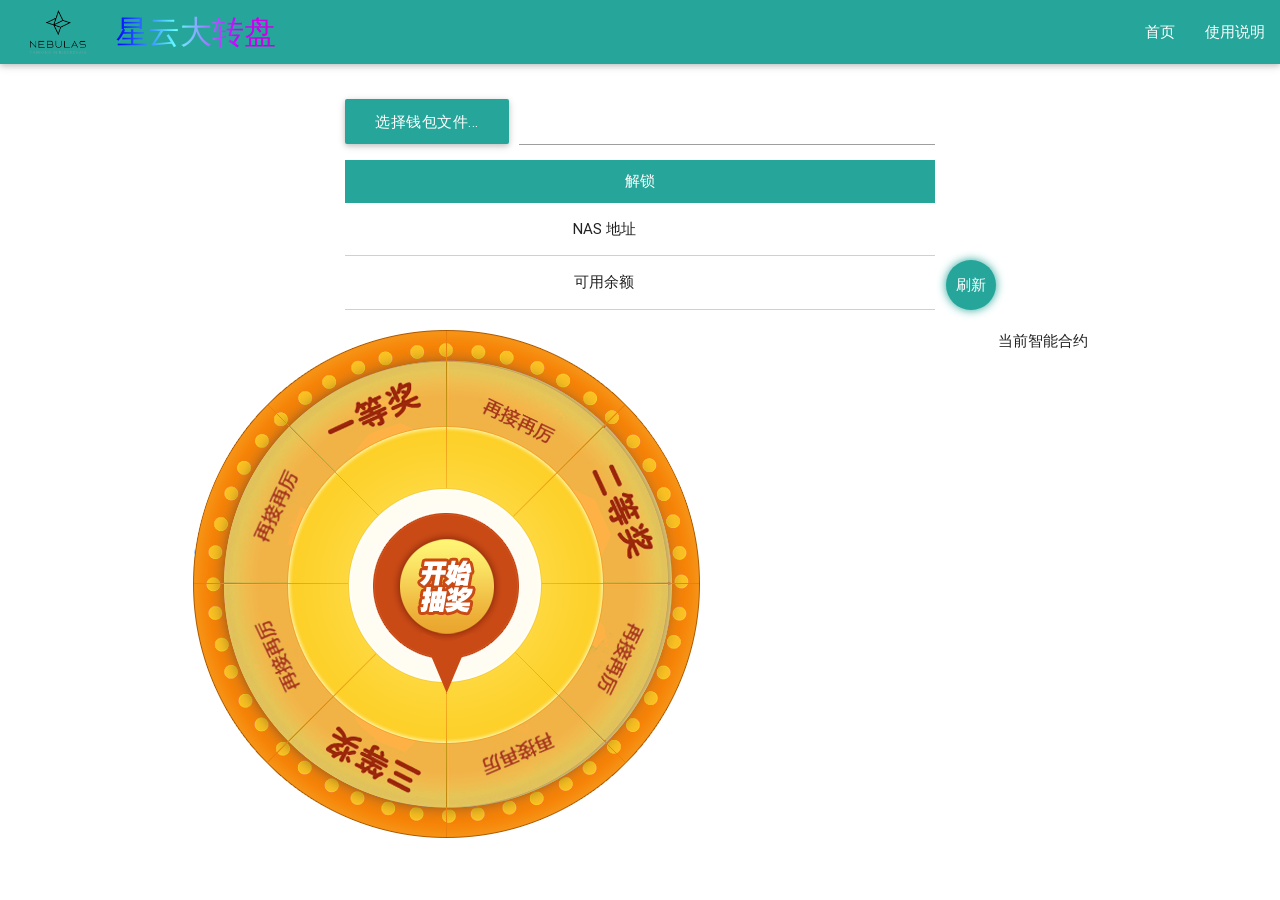
==== turnTableIndex.html @ f57678a8 "1。1。1。。" ====
<!DOCTYPE html>
<html lang="en">
<head>
    <meta charset="utf-8">
    <title>星云大转盘</title>
    <meta http-equiv="Content-Security-Policy"
          content="default-src 'self'; script-src 'self' 'unsafe-inline' 'unsafe-eval'; style-src 'self' 'unsafe-inline' https://fonts.googleapis.com; font-src 'self' data: https://fonts.gstatic.com; connect-src 'self' https://testnet.nebulas.io">
    <meta name="viewport" content="width=device-width, initial-scale=1.0">
    <meta name="description" content="">
    <meta name="author" content="">

    <meta name="msapplication-TileColor" content="#FFFFFF">
    <meta name="msapplication-TileImage" content="images/favicon/mstile-144x144.png">
    <link href="https://fonts.googleapis.com/icon?family=Material+Icons" rel="stylesheet">

    <link href="materialize/css/materialize.css" rel="stylesheet">

    <link href="style.css" rel="stylesheet">
</head>
<body>
<style type="text/css">
    .fix {
        *zoom: 1
    }

    .fix:after {
        display: table;
        content: '';
        clear: both;
    }

    .l {
        float: left;
    }

    .r {
        float: right;
    }

    body {

    }

    .text {
        width: 300px;
        height: 200px;
        background-image: -webkit-linear-gradient(left, blue, #66ffff 10%, #cc00ff 20%, #CC00CC 30%, #CCCCFF 40%, #00FFFF 50%, #CCCCFF 60%, #CC00CC 70%, #CC00FF 80%, #66FFFF 90%, blue 100%);
        -webkit-text-fill-color: transparent; /* 将字体设置成透明色 */
        -webkit-background-clip: text; /* 裁剪背景图，使文字作为裁剪区域向外裁剪 */
        -webkit-background-size: 200% 100%;
        -webkit-animation: masked-animation 4s linear infinite;
    }

    @keyframes masked-animation {
        0% {
            background-position: 0 0;
        }
        100% {
            background-position: -100% 0;
        }
    }

    .rotateBg {
        margin: auto;
        text-align: center;
        position: relative;
    }

    .arrow {
        position: absolute;
        left: 50%;
        top: 50%;
        margin: -107px;
        cursor: pointer;
    }

    .refresh {
        position: absolute;
        right: -50px;
        bottom: 0px;
        width: 50px;
        height: 50px;
        line-height: 50px;
        text-align: center;
        background-color: #26a69a;
        border-radius: 50%;
        color: #fff;
        box-shadow: 0 0 10px #26a69a;
        cursor: pointer;
    }

    .rotateBg {
        /*background: url("assets/img/bgM.png") no-repeat center;*/
        position: absolute;
        left: 0;
    }

    .jiesuo {
        text-align: center;
        background-color: #26a69a;
        padding: 10px 0;
        color: #fff;
        cursor: pointer;
    }

    .container {
        position: relative;
        height: 100%;
    }

    .rotate {
        width: 100%;
        position: absolute;
        left: 0;
    }

    .rotateText {
        position: absolute;
        right: 0;
        top: 0;
    }

    .logoImg {
        max-height: 100%;
        padding: 10px 30px;
    }

    nav {
        /*background-color: rgb(240,112,13);*/
        background-color: #26a69a;
    }
</style>

<nav>
    <div class="nav-wrapper">
        <img src="assets/img/logo.png" alt="" class="logoImg">
        <a href="index.html#" class="brand-logo text">星云大转盘</a>
        <ul id="nav-mobile" class="right hide-on-med-and-down">
            <li>
                <a href="index.html#">首页</a>
            </li>
            <li>
                <a href="readme.html">使用说明</a>
            </li>
        </ul>
    </div>
</nav>
<div class="container fix">
    <div class="row" style="margin-top: 20px;">
        <div class="col offset-s2 s8" style="position: relative">
            <div class="file-field input-field">
                <div class="btn">
                    <span>选择钱包文件...</span>
                    <input type="file" id="keyfile">
                </div>
                <div class="file-path-wrapper">
                    <input class="file-path validate" type="text">
                </div>
            </div>
            <div id="keyfilepassworddiv" style="display: none">
                <label for="keyfilepassword">你的钱包加密了，好！请输入密码</label>
                <input placeholder="请输入您的密钥文件密码" class="center-align" id="keyfilepassword" type="password">
            </div>
            <div class="jiesuo">解锁</div>
            <table class="bordered centered">
                <tbody>
                <tr>
                    <td>NAS 地址</td>
                    <td id="address"></td>
                </tr>
                <tr>
                    <td>可用余额<br></td>
                    <td id="balance"></td>
                </tr>
                </tbody>
            </table>
            <div class="refresh">刷新</div>
        </div>
    </div>

    <div class="rotate">

        <div class="rotateBg">
            <img src="./assets/img/bg.png" alt="">
            <img src="./assets/img/arrow.png" alt="" class="arrow" id="lotteryBtn">
        </div>
        <div class="rotateText">
            <div>当前智能合约</div>
        </div>

    </div>


</div>

<script src="assets/js/jquery.min.js"></script>
<script src="assets/js/md5.js"></script>
<script src="assets/js/nebulas.js"></script>
<script src="materialize/js/materialize.js"></script>
<script src="turnTableIndex.js"></script>
<script src="assets/js/jQueryRotate.2.2.js"></script>
<script>
        $(function () {
                var timeOut = function () {  //超时函数
                        $("#lotteryBtn").rotate({
                                angle: 0,
                                duration: 10000,
                                animateTo: 2160, //这里是设置请求超时后返回的角度，所以应该还是回到最原始的位置，2160是因为我要让它转6圈，就是360*6得来的
                                callback: function () {
                                        //alert('网络超时')
                                }
                        });
                };
                var rotateFunc = function (awards, angle, text, value) {  //awards:奖项，angle:奖项对应的角度
                        $('#lotteryBtn').stopRotate();
                        $("#lotteryBtn").rotate({
                                angle: 0,
                                duration: 5000,
                                animateTo: angle + 1440, //angle是图片上各奖项对应的角度，1440是我要让指针旋转4圈。所以最后的结束的角度就是这样子^^
                                callback: function () {
                                        alert(text);
                                        // winAward(value);
                                }
                        });
                };

                $("#lotteryBtn").rotate({
                        bind:
                                {
                                        click: function () {
                                                var time = [0, 1, 2];
                                                time = time[Math.floor(Math.random() * time.length)];
                                                if (time == 0) {
                                                        timeOut(); //网络超时
                                                        var angle = [67, 112, 202, 292, 337];
                                                        angle = angle[Math.floor(Math.random() * angle.length)]
                                                        rotateFunc(0, angle, '很遗憾，这次您未抽中奖')
                                                }
                                                if (time == 1) {
                                                        var data = [1, 2, 3, 0]; //返回的数组
                                                        data = data[Math.floor(Math.random() * data.length)];
                                                        if (data == 1) {
                                                                rotateFunc(1, 157, '恭喜您抽中的一等奖,1nas', 1e18)
                                                        }
                                                        if (data == 2) {
                                                                rotateFunc(2, 247, '恭喜您抽中的二等奖,0.5nas', 0.5e18)
                                                        }
                                                        if (data == 3) {
                                                                rotateFunc(3, 22, '恭喜您抽中的三等奖,0.1nas', 0.1e18)
                                                        }
                                                        if (data == 0) {
                                                                var angle = [67, 112, 202, 292, 337];
                                                                angle = angle[Math.floor(Math.random() * angle.length)]
                                                                rotateFunc(0, angle, '很遗憾，这次您未抽中奖')
                                                        }
                                                }
                                        }
                                }

                });

        })
</script>
</body>
</html>
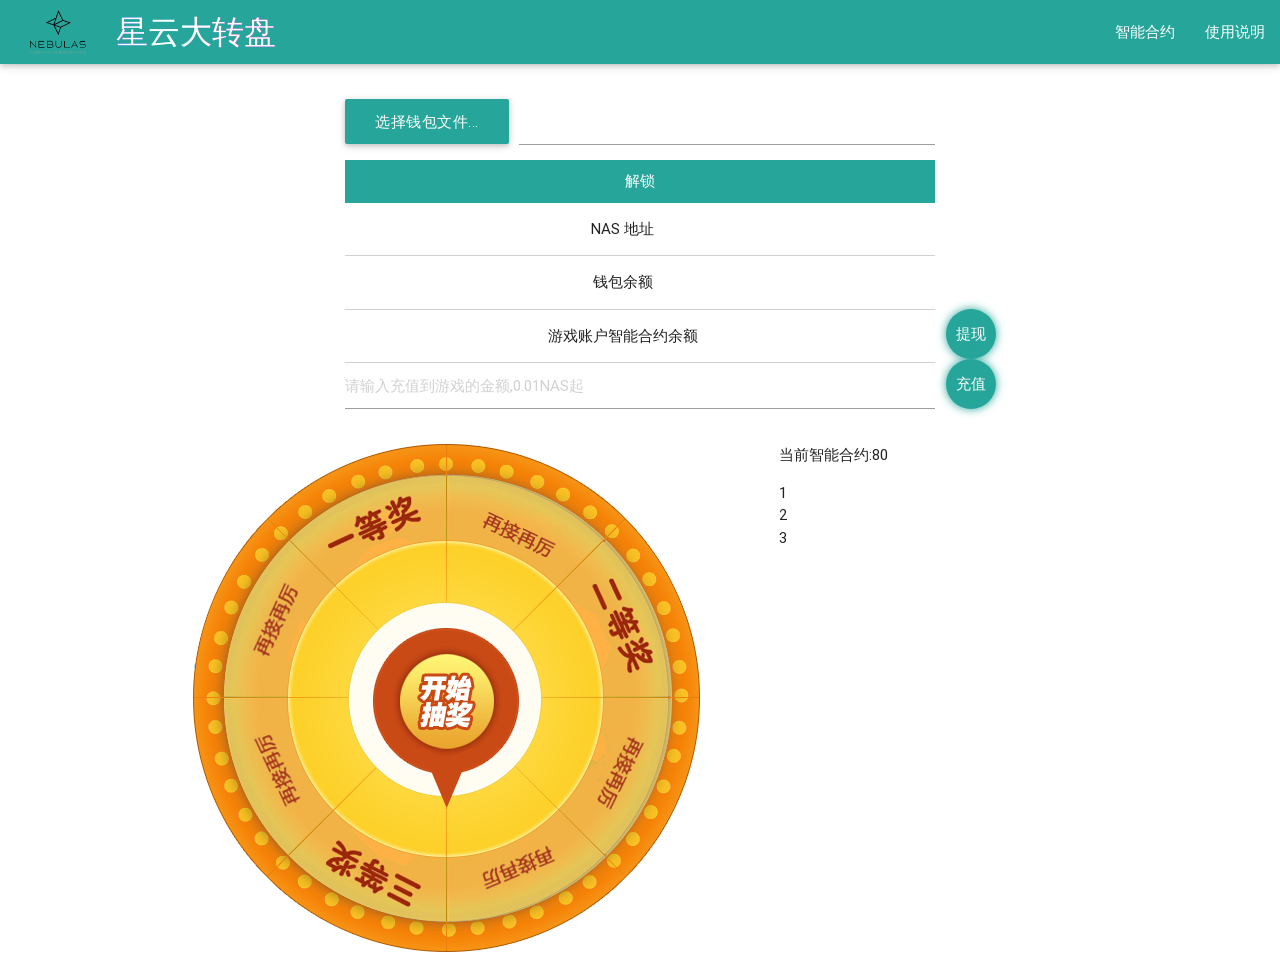
==== commit 0817b597: "星云大转盘" ====
--- a/turnTableIndex.html
+++ b/turnTableIndex.html
@@ -4,7 +4,7 @@
     <meta charset="utf-8">
     <title>星云大转盘</title>
     <meta http-equiv="Content-Security-Policy"
-          content="default-src 'self'; script-src 'self' 'unsafe-inline' 'unsafe-eval'; style-src 'self' 'unsafe-inline' https://fonts.googleapis.com; font-src 'self' data: https://fonts.gstatic.com; connect-src 'self' https://testnet.nebulas.io">
+          content="default-src 'self'; script-src 'self' 'unsafe-inline' 'unsafe-eval'; style-src 'self' 'unsafe-inline' https://fonts.googleapis.com; font-src 'self' data: https://fonts.gstatic.com; connect-src 'self' https://mainnet.nebulas.io">
     <meta name="viewport" content="width=device-width, initial-scale=1.0">
     <meta name="description" content="">
     <meta name="author" content="">
@@ -45,7 +45,7 @@
         width: 300px;
         height: 200px;
         background-image: -webkit-linear-gradient(left, blue, #66ffff 10%, #cc00ff 20%, #CC00CC 30%, #CCCCFF 40%, #00FFFF 50%, #CCCCFF 60%, #CC00CC 70%, #CC00FF 80%, #66FFFF 90%, blue 100%);
-        -webkit-text-fill-color: transparent; /* 将字体设置成透明色 */
+        /*-webkit-text-fill-color: transparent; !* 将字体设置成透明色 *!*/
         -webkit-background-clip: text; /* 裁剪背景图，使文字作为裁剪区域向外裁剪 */
         -webkit-background-size: 200% 100%;
         -webkit-animation: masked-animation 4s linear infinite;
@@ -77,7 +77,7 @@
     .refresh {
         position: absolute;
         right: -50px;
-        bottom: 0px;
+        bottom: 65px;
         width: 50px;
         height: 50px;
         line-height: 50px;
@@ -89,6 +89,22 @@
         cursor: pointer;
     }
 
+    .refresh1 {
+        position: absolute;
+        right: -50px;
+        bottom: 15px;
+        width: 50px;
+        height: 50px;
+        line-height: 50px;
+        text-align: center;
+        background-color: #26a69a;
+        border-radius: 50%;
+        color: #fff;
+        box-shadow: 0 0 10px #26a69a;
+        cursor: pointer;
+    }
+
+
     .rotateBg {
         /*background: url("assets/img/bgM.png") no-repeat center;*/
         position: absolute;
@@ -116,7 +132,7 @@
 
     .rotateText {
         position: absolute;
-        right: 0;
+        right: 200px;
         top: 0;
     }
 
@@ -128,6 +144,11 @@
     nav {
         /*background-color: rgb(240,112,13);*/
         background-color: #26a69a;
+    }
+
+    .persons{
+        overflow: auto;
+        height: 400px;
     }
 </style>
 
@@ -137,7 +158,7 @@
         <a href="index.html#" class="brand-logo text">星云大转盘</a>
         <ul id="nav-mobile" class="right hide-on-med-and-down">
             <li>
-                <a href="index.html#">首页</a>
+                <a href="index.html#">智能合约</a>
             </li>
             <li>
                 <a href="readme.html">使用说明</a>
@@ -161,7 +182,7 @@
                 <label for="keyfilepassword">你的钱包加密了，好！请输入密码</label>
                 <input placeholder="请输入您的密钥文件密码" class="center-align" id="keyfilepassword" type="password">
             </div>
-            <div class="jiesuo">解锁</div>
+            <div class="jiesuo" onclick="unlock()">解锁</div>
             <table class="bordered centered">
                 <tbody>
                 <tr>
@@ -169,12 +190,18 @@
                     <td id="address"></td>
                 </tr>
                 <tr>
-                    <td>可用余额<br></td>
+                    <td>钱包余额<br></td>
                     <td id="balance"></td>
+                </tr>
+                <div class="refresh" onclick="unlock()">提现</div>
+                <tr>
+                    <td>游戏账户智能合约余额<br></td>
+                    <td id="contract_balance"></td>
                 </tr>
                 </tbody>
             </table>
-            <div class="refresh">刷新</div>
+            <div><input type="number" min="0" id="reCharge_number" placeholder="请输入充值到游戏的金额,0.01NAS起" ><div class="refresh1" onclick="reCharge()">充值</div></div>
+
         </div>
     </div>
 
@@ -185,7 +212,14 @@
             <img src="./assets/img/arrow.png" alt="" class="arrow" id="lotteryBtn">
         </div>
         <div class="rotateText">
-            <div>当前智能合约</div>
+            <div><span>当前智能合约:</span><span>80</span></div>
+            <div>
+                <ul class="persons">
+                    <li>1</li>
+                    <li>2</li>
+                    <li>3</li>
+                </ul>
+            </div>
         </div>
 
     </div>
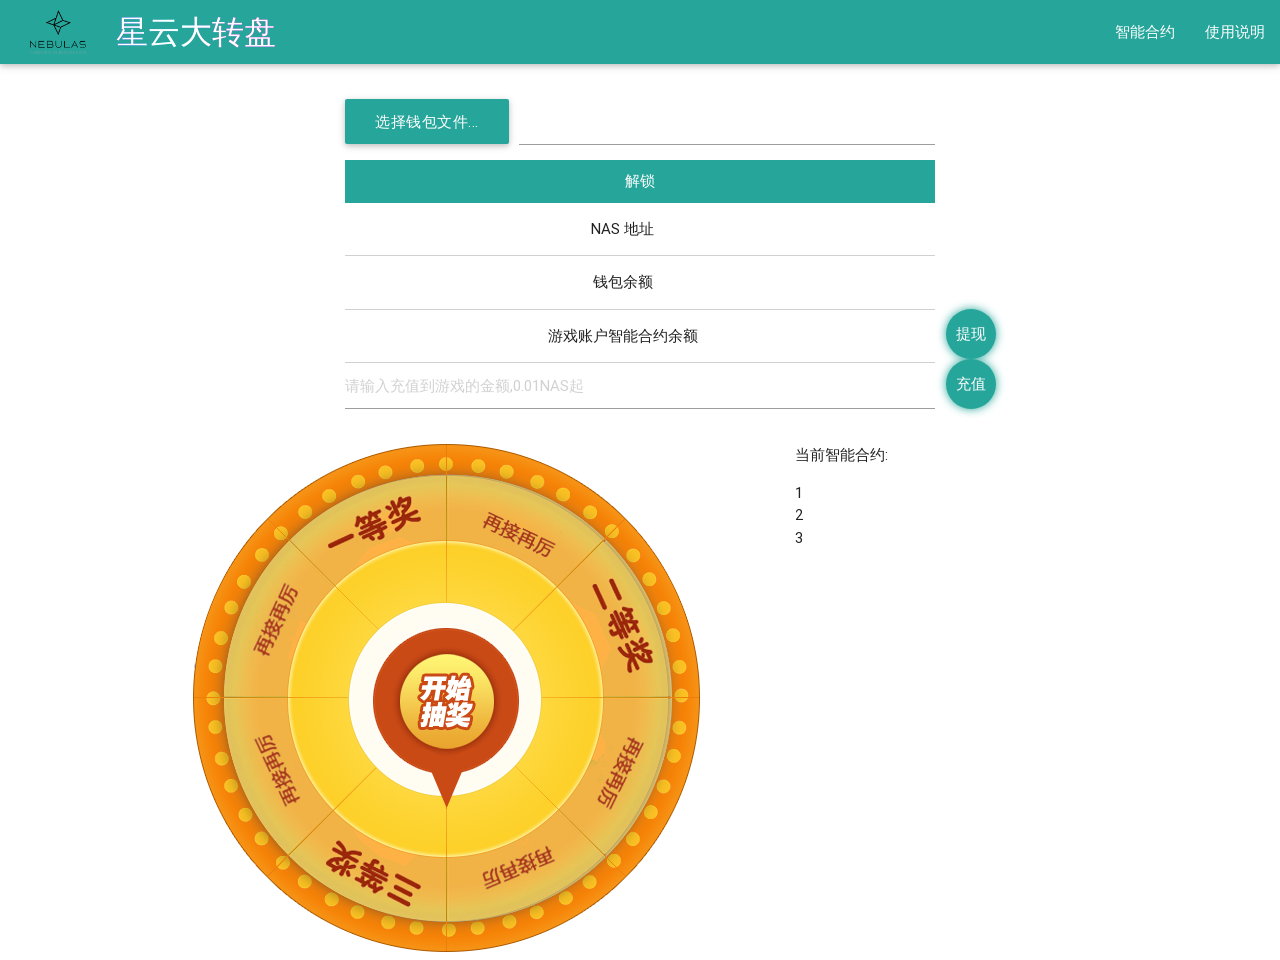
==== commit 9cdb0c96: "当前智能合约" ====
--- a/turnTableIndex.html
+++ b/turnTableIndex.html
@@ -4,7 +4,7 @@
     <meta charset="utf-8">
     <title>星云大转盘</title>
     <meta http-equiv="Content-Security-Policy"
-          content="default-src 'self'; script-src 'self' 'unsafe-inline' 'unsafe-eval'; style-src 'self' 'unsafe-inline' https://fonts.googleapis.com; font-src 'self' data: https://fonts.gstatic.com; connect-src 'self' https://mainnet.nebulas.io">
+          content="default-src 'self'; script-src 'self' 'unsafe-inline' 'unsafe-eval'; style-src 'self' 'unsafe-inline' https://fonts.googleapis.com; font-src 'self' data: https://fonts.gstatic.com; connect-src 'self' https://testnet.nebulas.io">
     <meta name="viewport" content="width=device-width, initial-scale=1.0">
     <meta name="description" content="">
     <meta name="author" content="">
@@ -212,7 +212,7 @@
             <img src="./assets/img/arrow.png" alt="" class="arrow" id="lotteryBtn">
         </div>
         <div class="rotateText">
-            <div><span>当前智能合约:</span><span>80</span></div>
+            <div><span>当前智能合约:</span><span id="current_contract_balance"></span></div>
             <div>
                 <ul class="persons">
                     <li>1</li>
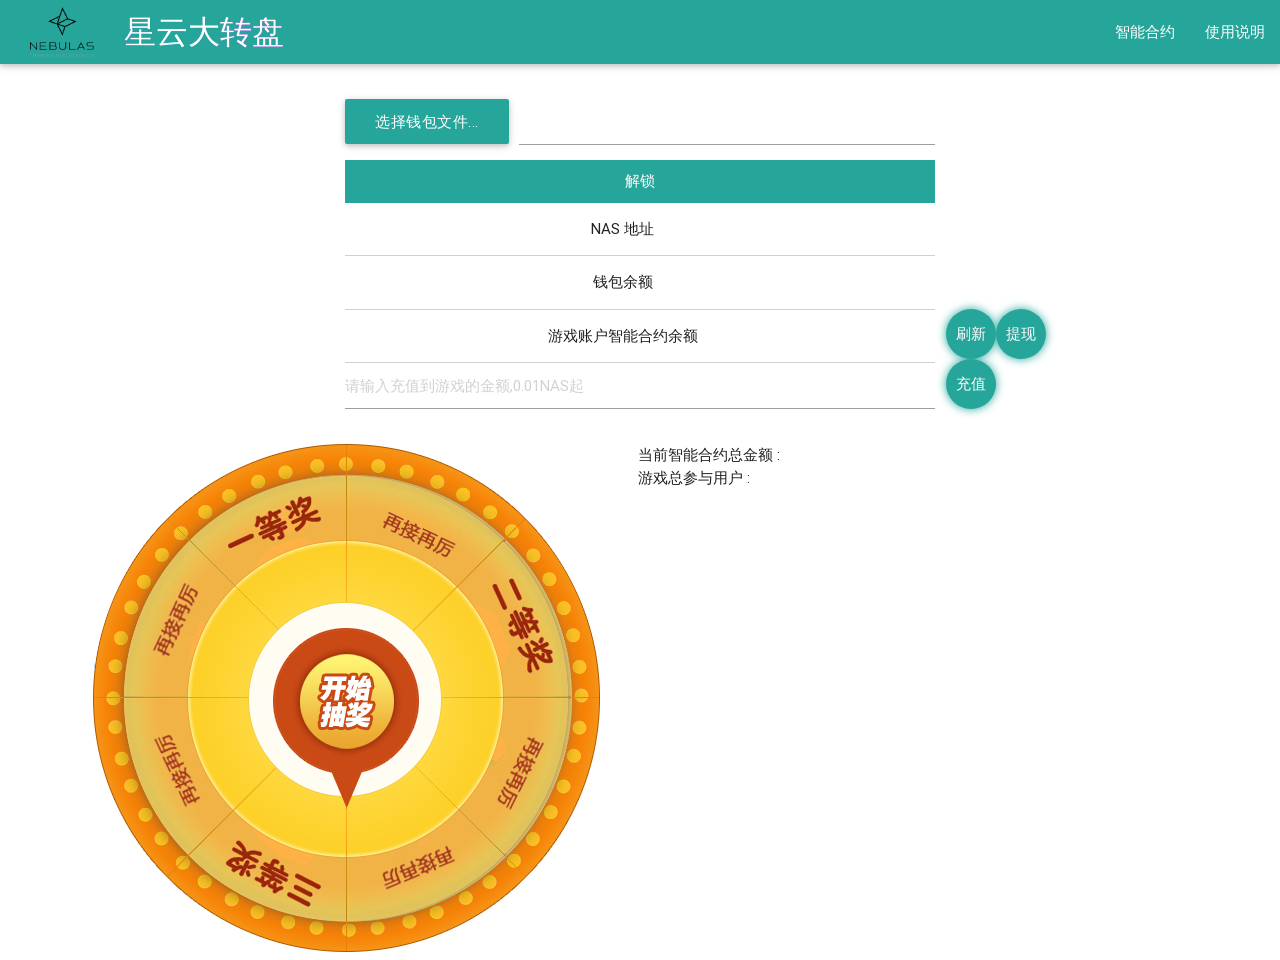
==== commit 7c80f888: "星云大转盘完成开发" ====
--- a/turnTableIndex.html
+++ b/turnTableIndex.html
@@ -104,11 +104,25 @@
         cursor: pointer;
     }
 
+    .refresh2 {
+        position: absolute;
+        right: -100px;
+        bottom: 65px;
+        width: 50px;
+        height: 50px;
+        line-height: 50px;
+        text-align: center;
+        background-color: #26a69a;
+        border-radius: 50%;
+        color: #fff;
+        box-shadow: 0 0 10px #26a69a;
+        cursor: pointer;
+    }
 
     .rotateBg {
         /*background: url("assets/img/bgM.png") no-repeat center;*/
         position: absolute;
-        left: 0;
+        left: -100px;
     }
 
     .jiesuo {
@@ -132,13 +146,14 @@
 
     .rotateText {
         position: absolute;
-        right: 200px;
+        right: -50px;
         top: 0;
+        width: 500px;
     }
 
     .logoImg {
         max-height: 100%;
-        padding: 10px 30px;
+        padding: 7px 30px;
     }
 
     nav {
@@ -155,13 +170,13 @@
 <nav>
     <div class="nav-wrapper">
         <img src="assets/img/logo.png" alt="" class="logoImg">
-        <a href="index.html#" class="brand-logo text">星云大转盘</a>
+        <a href="#" class="brand-logo text">星云大转盘</a>
         <ul id="nav-mobile" class="right hide-on-med-and-down">
             <li>
                 <a href="index.html#">智能合约</a>
             </li>
             <li>
-                <a href="readme.html">使用说明</a>
+                <a href="#" title="使用前请充值">使用说明</a>
             </li>
         </ul>
     </div>
@@ -193,10 +208,12 @@
                     <td>钱包余额<br></td>
                     <td id="balance"></td>
                 </tr>
-                <div class="refresh" onclick="unlock()">提现</div>
+                <div class="refresh" onclick="queryInfo()">刷新</div>
+                <div class="refresh2" onclick="withDrawAll()">提现</div>
                 <tr>
                     <td>游戏账户智能合约余额<br></td>
                     <td id="contract_balance"></td>
+                    <input type="hidden" id="contract_balance_input"/>
                 </tr>
                 </tbody>
             </table>
@@ -212,12 +229,11 @@
             <img src="./assets/img/arrow.png" alt="" class="arrow" id="lotteryBtn">
         </div>
         <div class="rotateText">
-            <div><span>当前智能合约:</span><span id="current_contract_balance"></span></div>
+            <div><span>当前智能合约总金额 : </span><span id="current_contract_balance"></span></div>
+            <div><span>游戏总参与用户 : </span><span id="getUserCount"></span></div>
             <div>
-                <ul class="persons">
-                    <li>1</li>
-                    <li>2</li>
-                    <li>3</li>
+                <ul class="persons" id="getAllUser">
+
                 </ul>
             </div>
         </div>
@@ -234,7 +250,9 @@
 <script src="turnTableIndex.js"></script>
 <script src="assets/js/jQueryRotate.2.2.js"></script>
 <script>
+
         $(function () {
+
                 var timeOut = function () {  //超时函数
                         $("#lotteryBtn").rotate({
                                 angle: 0,
@@ -252,8 +270,8 @@
                                 duration: 5000,
                                 animateTo: angle + 1440, //angle是图片上各奖项对应的角度，1440是我要让指针旋转4圈。所以最后的结束的角度就是这样子^^
                                 callback: function () {
-                                        alert(text);
-                                        // winAward(value);
+                                    Materialize.toast(text, 5000);
+                                        afterAward(value);
                                 }
                         });
                 };
@@ -262,30 +280,39 @@
                         bind:
                                 {
                                         click: function () {
+                                            // queryInfo()
+
+                                            var amount = $("#contract_balance_input").val();
+
+                                            if(amount < 0.01){
+                                                Materialize.toast('余额不足，请充值', 3000);
+                                                return;
+                                            }
+
                                                 var time = [0, 1, 2];
                                                 time = time[Math.floor(Math.random() * time.length)];
                                                 if (time == 0) {
                                                         timeOut(); //网络超时
                                                         var angle = [67, 112, 202, 292, 337];
                                                         angle = angle[Math.floor(Math.random() * angle.length)]
-                                                        rotateFunc(0, angle, '很遗憾，这次您未抽中奖')
+                                                        rotateFunc(0, angle, '很遗憾，这次您未抽中奖', -0.01);
                                                 }
                                                 if (time == 1) {
                                                         var data = [1, 2, 3, 0]; //返回的数组
                                                         data = data[Math.floor(Math.random() * data.length)];
                                                         if (data == 1) {
-                                                                rotateFunc(1, 157, '恭喜您抽中的一等奖,1nas', 1e18)
+                                                                rotateFunc(1, 157, '恭喜您抽中的一等奖,0.03nas', 0.03)
                                                         }
                                                         if (data == 2) {
-                                                                rotateFunc(2, 247, '恭喜您抽中的二等奖,0.5nas', 0.5e18)
+                                                                rotateFunc(2, 247, '恭喜您抽中的二等奖,0.02nas', 0.02)
                                                         }
                                                         if (data == 3) {
-                                                                rotateFunc(3, 22, '恭喜您抽中的三等奖,0.1nas', 0.1e18)
+                                                                rotateFunc(3, 22, '恭喜您抽中的三等奖,0.01nas', 0.01)
                                                         }
                                                         if (data == 0) {
                                                                 var angle = [67, 112, 202, 292, 337];
                                                                 angle = angle[Math.floor(Math.random() * angle.length)]
-                                                                rotateFunc(0, angle, '很遗憾，这次您未抽中奖')
+                                                                rotateFunc(0, angle, '很遗憾，这次您未抽中奖', -0.01);
                                                         }
                                                 }
                                         }
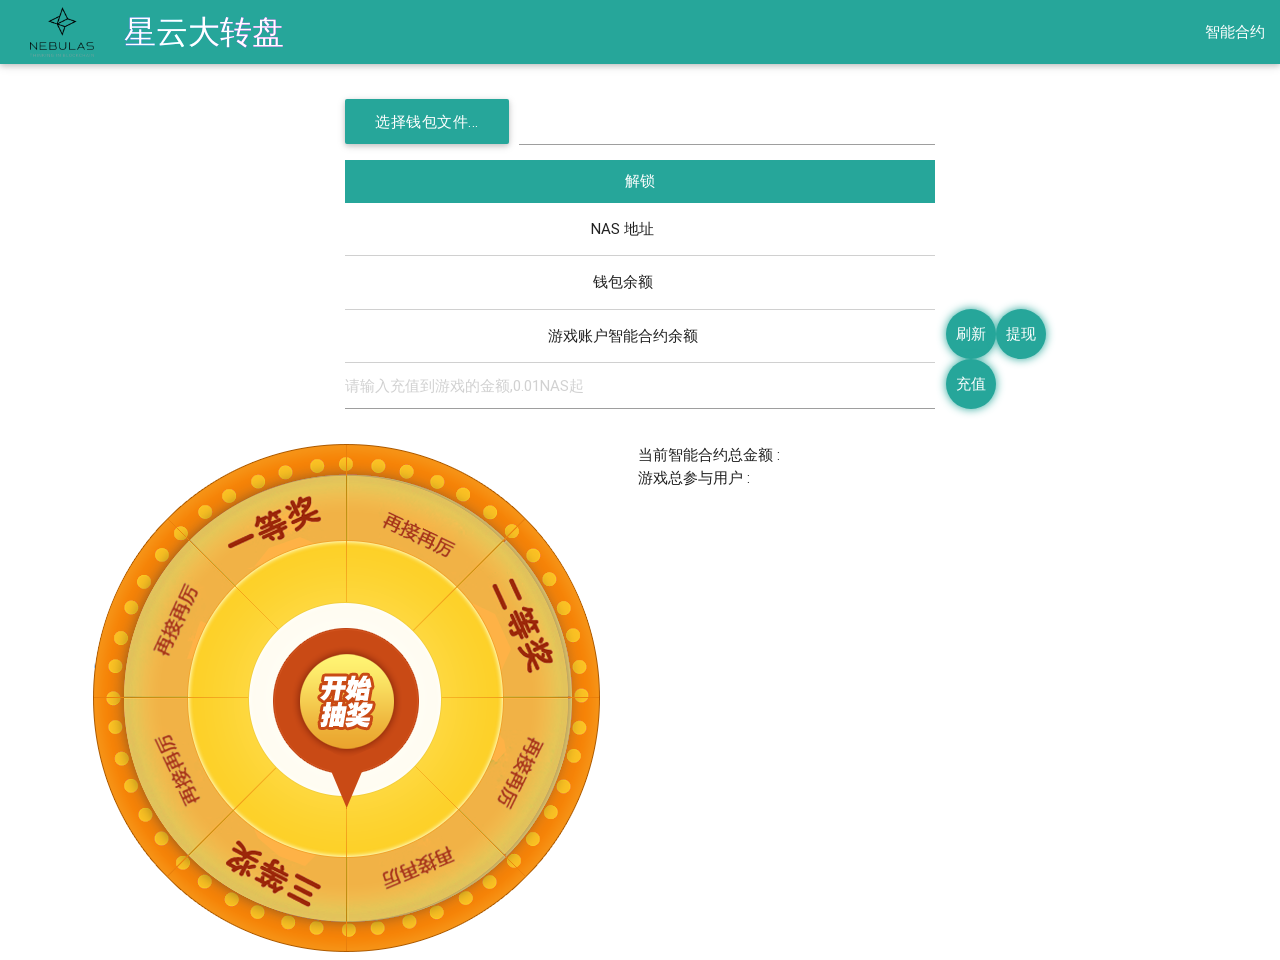
==== commit e5d764c4: "智能合约" ====
--- a/turnTableIndex.html
+++ b/turnTableIndex.html
@@ -4,7 +4,7 @@
     <meta charset="utf-8">
     <title>星云大转盘</title>
     <meta http-equiv="Content-Security-Policy"
-          content="default-src 'self'; script-src 'self' 'unsafe-inline' 'unsafe-eval'; style-src 'self' 'unsafe-inline' https://fonts.googleapis.com; font-src 'self' data: https://fonts.gstatic.com; connect-src 'self' https://testnet.nebulas.io">
+          content="default-src 'self'; script-src 'self' 'unsafe-inline' 'unsafe-eval'; style-src 'self' 'unsafe-inline' https://fonts.googleapis.com; font-src 'self' data: https://fonts.gstatic.com; connect-src 'self' https://mainnet.nebulas.io">
     <meta name="viewport" content="width=device-width, initial-scale=1.0">
     <meta name="description" content="">
     <meta name="author" content="">
@@ -173,10 +173,7 @@
         <a href="#" class="brand-logo text">星云大转盘</a>
         <ul id="nav-mobile" class="right hide-on-med-and-down">
             <li>
-                <a href="index.html#">智能合约</a>
-            </li>
-            <li>
-                <a href="#" title="使用前请充值">使用说明</a>
+                <a href="https://explorer.nebulas.io/#/tx/6c1dd97b1eb2e4e26643e920e09da8614d10e5ee1639ca6d53a5500c589344db">智能合约</a>
             </li>
         </ul>
     </div>
@@ -244,7 +241,6 @@
 </div>
 
 <script src="assets/js/jquery.min.js"></script>
-<script src="assets/js/md5.js"></script>
 <script src="assets/js/nebulas.js"></script>
 <script src="materialize/js/materialize.js"></script>
 <script src="turnTableIndex.js"></script>
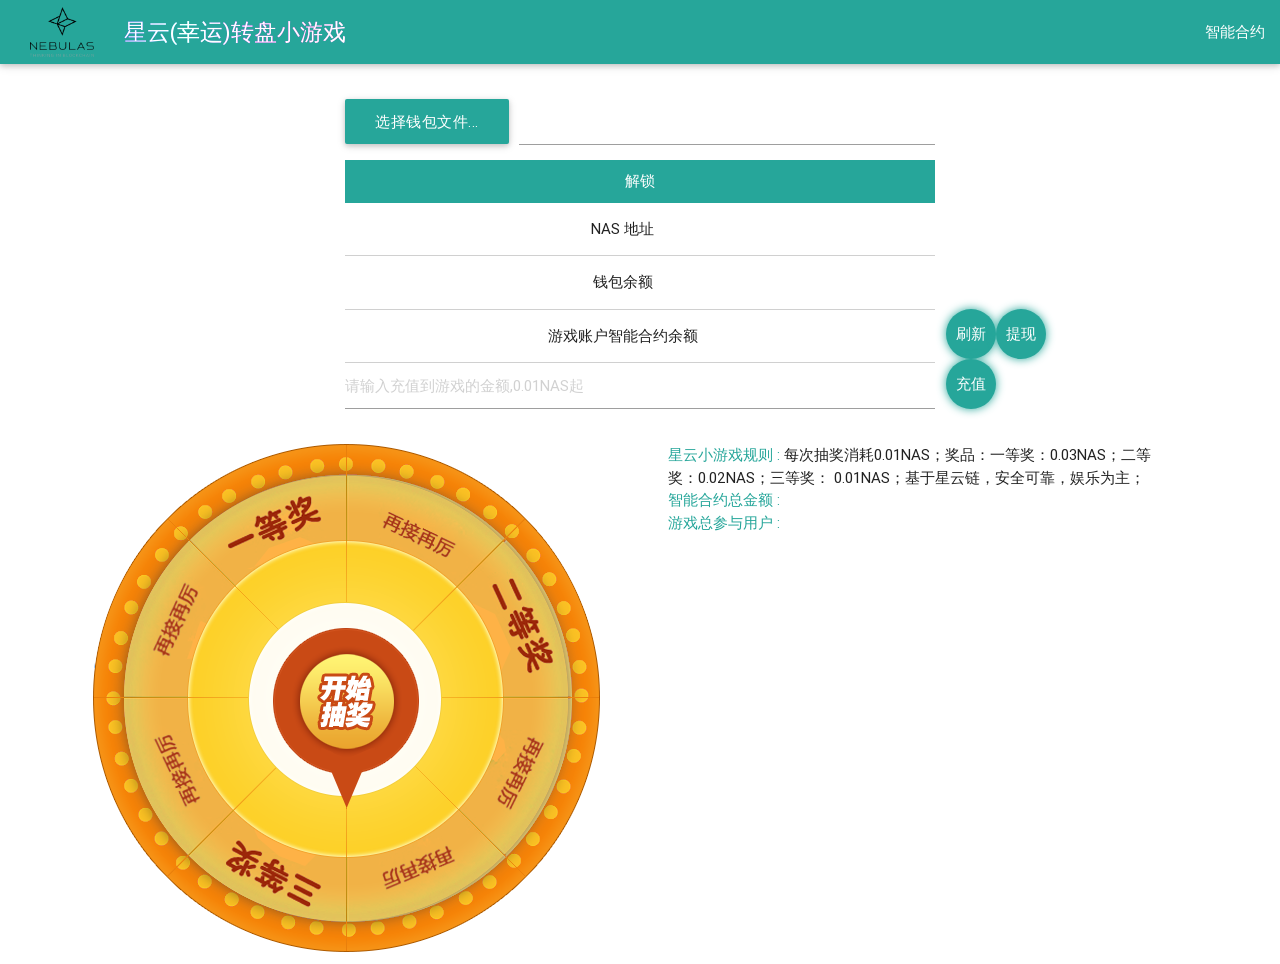
==== commit 9cbfb7bd: "样式修改" ====
--- a/turnTableIndex.html
+++ b/turnTableIndex.html
@@ -2,7 +2,7 @@
 <html lang="en">
 <head>
     <meta charset="utf-8">
-    <title>星云大转盘</title>
+    <title>星云(幸运)转盘小游戏</title>
     <meta http-equiv="Content-Security-Policy"
           content="default-src 'self'; script-src 'self' 'unsafe-inline' 'unsafe-eval'; style-src 'self' 'unsafe-inline' https://fonts.googleapis.com; font-src 'self' data: https://fonts.gstatic.com; connect-src 'self' https://mainnet.nebulas.io">
     <meta name="viewport" content="width=device-width, initial-scale=1.0">
@@ -146,7 +146,7 @@
 
     .rotateText {
         position: absolute;
-        right: -50px;
+        right: -80px;
         top: 0;
         width: 500px;
     }
@@ -170,7 +170,7 @@
 <nav>
     <div class="nav-wrapper">
         <img src="assets/img/logo.png" alt="" class="logoImg">
-        <a href="#" class="brand-logo text">星云大转盘</a>
+        <a href="#" class="brand-logo text" style="font-size:1.5rem">星云(幸运)转盘小游戏</a>
         <ul id="nav-mobile" class="right hide-on-med-and-down">
             <li>
                 <a href="https://explorer.nebulas.io/#/tx/6c1dd97b1eb2e4e26643e920e09da8614d10e5ee1639ca6d53a5500c589344db">智能合约</a>
@@ -226,8 +226,9 @@
             <img src="./assets/img/arrow.png" alt="" class="arrow" id="lotteryBtn">
         </div>
         <div class="rotateText">
-            <div><span>当前智能合约总金额 : </span><span id="current_contract_balance"></span></div>
-            <div><span>游戏总参与用户 : </span><span id="getUserCount"></span></div>
+            <div><span style="color: #26a69a">星云小游戏规则 : </span><span>每次抽奖消耗0.01NAS；奖品：一等奖：0.03NAS；二等奖：0.02NAS；三等奖： 0.01NAS；基于星云链，安全可靠，娱乐为主；</span></div>
+            <div><span style="color: #26a69a">智能合约总金额 : </span><span id="current_contract_balance"></span></div>
+            <div><span style="color: #26a69a">游戏总参与用户 : </span><span id="getUserCount"></span></div>
             <div>
                 <ul class="persons" id="getAllUser">
 
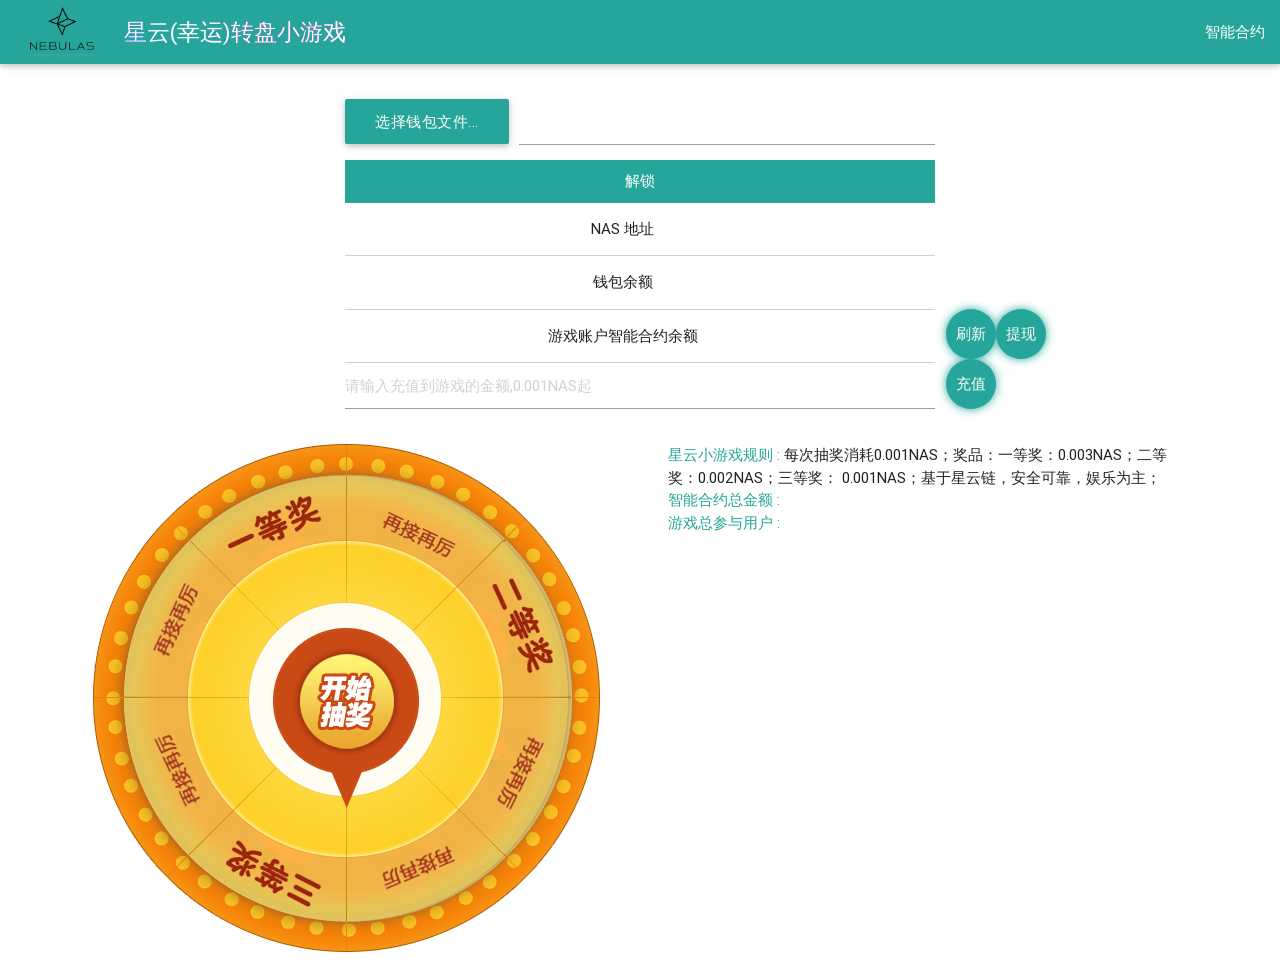
==== commit 626c96ed: "fix11" ====
--- a/turnTableIndex.html
+++ b/turnTableIndex.html
@@ -214,7 +214,7 @@
                 </tr>
                 </tbody>
             </table>
-            <div><input type="number" min="0" id="reCharge_number" placeholder="请输入充值到游戏的金额,0.01NAS起" ><div class="refresh1" onclick="reCharge()">充值</div></div>
+            <div><input type="number" min="0" id="reCharge_number" placeholder="请输入充值到游戏的金额,0.001NAS起" ><div class="refresh1" onclick="reCharge()">充值</div></div>
 
         </div>
     </div>
@@ -226,7 +226,7 @@
             <img src="./assets/img/arrow.png" alt="" class="arrow" id="lotteryBtn">
         </div>
         <div class="rotateText">
-            <div><span style="color: #26a69a">星云小游戏规则 : </span><span>每次抽奖消耗0.01NAS；奖品：一等奖：0.03NAS；二等奖：0.02NAS；三等奖： 0.01NAS；基于星云链，安全可靠，娱乐为主；</span></div>
+            <div><span style="color: #26a69a">星云小游戏规则 : </span><span>每次抽奖消耗0.001NAS；奖品：一等奖：0.003NAS；二等奖：0.002NAS；三等奖： 0.001NAS；基于星云链，安全可靠，娱乐为主；</span></div>
             <div><span style="color: #26a69a">智能合约总金额 : </span><span id="current_contract_balance"></span></div>
             <div><span style="color: #26a69a">游戏总参与用户 : </span><span id="getUserCount"></span></div>
             <div>
@@ -281,7 +281,7 @@
 
                                             var amount = $("#contract_balance_input").val();
 
-                                            if(amount < 0.01){
+                                            if(amount < 0.001){
                                                 Materialize.toast('余额不足，请充值', 3000);
                                                 return;
                                             }
@@ -292,24 +292,24 @@
                                                         timeOut(); //网络超时
                                                         var angle = [67, 112, 202, 292, 337];
                                                         angle = angle[Math.floor(Math.random() * angle.length)]
-                                                        rotateFunc(0, angle, '很遗憾，这次您未抽中奖', -0.01);
+                                                        rotateFunc(0, angle, '很遗憾，这次您未抽中奖', -0.001);
                                                 }
                                                 if (time == 1) {
                                                         var data = [1, 2, 3, 0]; //返回的数组
                                                         data = data[Math.floor(Math.random() * data.length)];
                                                         if (data == 1) {
-                                                                rotateFunc(1, 157, '恭喜您抽中的一等奖,0.03nas', 0.03)
+                                                                rotateFunc(1, 157, '恭喜您抽中的一等奖,0.003nas', 0.003)
                                                         }
                                                         if (data == 2) {
-                                                                rotateFunc(2, 247, '恭喜您抽中的二等奖,0.02nas', 0.02)
+                                                                rotateFunc(2, 247, '恭喜您抽中的二等奖,0.002nas', 0.002)
                                                         }
                                                         if (data == 3) {
-                                                                rotateFunc(3, 22, '恭喜您抽中的三等奖,0.01nas', 0.01)
+                                                                rotateFunc(3, 22, '恭喜您抽中的三等奖,0.001nas', 0.001)
                                                         }
                                                         if (data == 0) {
                                                                 var angle = [67, 112, 202, 292, 337];
                                                                 angle = angle[Math.floor(Math.random() * angle.length)]
-                                                                rotateFunc(0, angle, '很遗憾，这次您未抽中奖', -0.01);
+                                                                rotateFunc(0, angle, '很遗憾，未抽中奖,消耗0.001nas', -0.001);
                                                         }
                                                 }
                                         }
